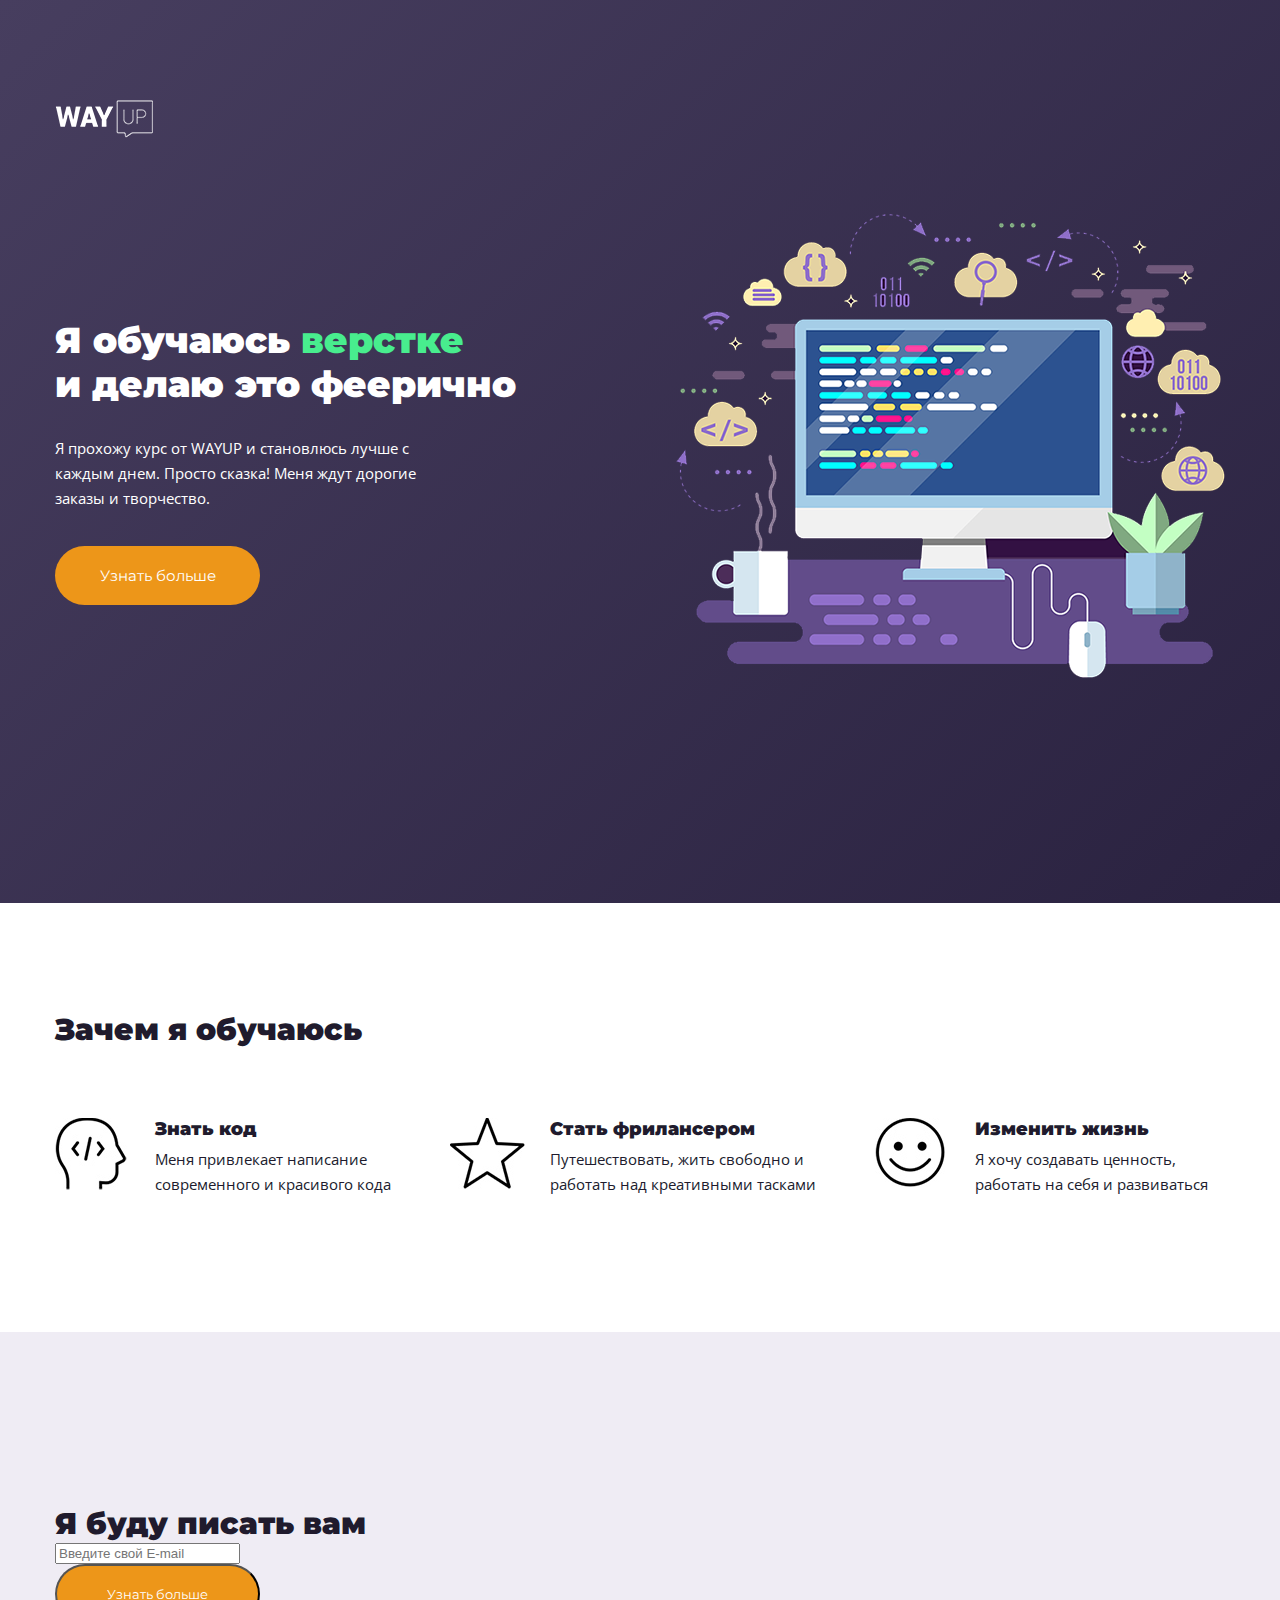
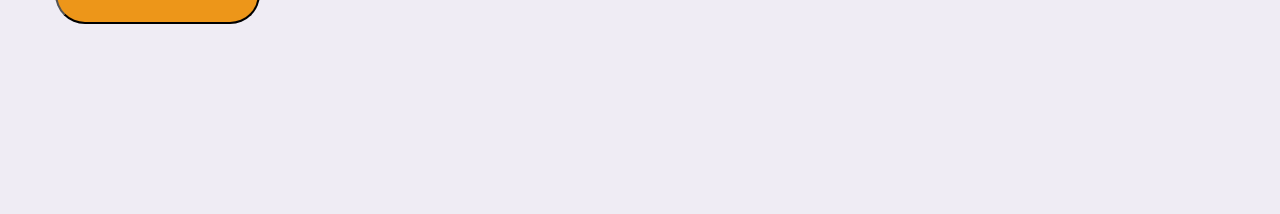
==== verstka-1/index.html @ 4925f783 "b" ====
<!DOCTYPE html>
<html lang="ru">
<head>
	<meta charset="UTF-8">
	<title>Верстка современного сайта</title>
	<link href="https://fonts.googleapis.com/css?family=Montserrat:900|Open+Sans&amp;subset=cyrillic" rel="stylesheet">
	<link rel="stylesheet" href="./css/style.css">
</head>
<body>
	<header id="header" class="header">
		<div class="container">
            <img src="./img/logo.png" alt="wayup/logo" class="logo">
            <div class="wrapper">
                <div class="offer">
                    <h1 class="title">
                        Я обучаюсь <span>верстке</span><br>и делаю это феерично
                    </h1>
                    <p class="intro">
                        Я прохожу курс от WAYUP и становлюсь лучше с каждым днем. Просто сказка! Меня ждут дорогие заказы и творчество.
                    </p>
                    <a href="#" class="btn">Узнать больше</a>
                </div>
                <img src="./img/desktop.png" alt="code desktop" class="desktop">
            </div>
		</div>
	</header>
	<section id="learn" class="learn">
		<div class="container">
            <h2 class="section-title">Зачем я обучаюсь</h2>
            <div class="skills">
				<div class="skill">
					<h3 class="skill-title">
						Знать код
					</h3>
					<p class="skill-text">
						Меня привлекает написание современного и красивого кода
					</p>
				</div>
				<div class="skill skill-free">
					<h3 class="skill-title">
						Стать фрилансером
					</h3>
					<p class="skill-text">
						Путешествовать, жить свободно и работать над креативными тасками
					</p>
				</div>
				<div class="skill skill-change">
					<h3 class="skill-title">
						Изменить жизнь
					</h3>
					<p class="skill-text">
						Я хочу создавать ценность, работать на себя и развиваться
					</p>
				</div>
			</div>
		</div>
	</section>
	<section id="mail" class="mail">
		<div class="container">
            <h2 class="section-title">Я буду писать вам</h2>
			<form action="#" class="form">
				<input type="email" placeholder="Введите свой E-mail" name="email" class="input" required>
				<button type="submit" class="btn btn-form">Узнать больше</button>
			</form>
		</div>
	</section>
	<footer id="footer" class="footer">
		<div class="container">
		</div>
	</footer>
</body>
</html>
---- verstka-1/css/style.css ----
body {
  font-family: "Open Sans", sans-serif;
  color: #201b2d;
  font-size: 15px;
  padding: 0;
  margin: 0;
}

div,
p,
input,
button,
form,
span,
a,
ul,
li {
  box-sizing: border-box;
}

h1,
h2,
h3,
h4,
h5,
h6 {
  margin: 0;
  font-family: "Montserrat", sans-serif;
  font-weight: 900;
}

p {
  line-height: 1.65em;
}

.container {
  width: 1170px;
  margin: 0 auto;
}
.header {
  background: rgba(71, 62, 95, 1);
  background: -moz-linear-gradient(
    -45deg,
    rgba(71, 62, 95, 1) 0%,
    rgba(42, 34, 64, 1) 100%
  );
  background: -webkit-gradient(
    left top,
    right bottom,
    color-stop(0%, rgba(71, 62, 95, 1)),
    color-stop(100%, rgba(42, 34, 64, 1))
  );
  background: -webkit-linear-gradient(
    -45deg,
    rgba(71, 62, 95, 1) 0%,
    rgba(42, 34, 64, 1) 100%
  );
  background: -o-linear-gradient(
    -45deg,
    rgba(71, 62, 95, 1) 0%,
    rgba(42, 34, 64, 1) 100%
  );
  background: -ms-linear-gradient(
    -45deg,
    rgba(71, 62, 95, 1) 0%,
    rgba(42, 34, 64, 1) 100%
  );
  background: linear-gradient(
    135deg,
    rgba(71, 62, 95, 1) 0%,
    rgba(42, 34, 64, 1) 100%
  );
  filter: progid:DXImageTransform.Microsoft.gradient( startColorstr='#473e5f', endColorstr='#2a2240', GradientType=1 );
  padding-top: 100px;
  padding-bottom: 225px;
  color: #fff;
}
.wrapper {
  display: flex;
  justify-content: space-between;
}
.offer {
  margin-top: 176px;
  width: 490px;
}
.title {
  font-size: 36px;
}
.title span {
  color: #48ed8e;
}
.intro {
  margin-top: 30px;
  margin-bottom: 36px;
  width: 380px;
}
.btn {
  font-family: "Montserrat", sans-serif;
  text-decoration: none;
  color: #fff;
  background: #ed9619;
  border-radius: 100px;
  display: block;
  width: 205px;
  padding: 20px 0;
  text-align: center;
  transition: all 0.5s ease;
}
.btn:hover {
    background: #d9860e;
}
.desktop {
    margin-top: 72px;px
}
.learn {
    padding-top: 108px;
    padding-bottom: 120px;
}
.section-title {
    font-size: 30px;
}
.skills {
    display: flex;
    justify-content: space-between;
    margin-top: 70px;
}
.skill {
    width: 350px;
    background: url('../img/icon1.jpg') no-repeat left top;
    padding-left: 100px;
}
.skill-title {
    font-size: 18px;
}
.skill-text {
    margin-top: 7px;
}
.skill-free {
    width: 380px;
    background: url('../img/icon2.jpg') no-repeat left top;
}
.skill-change {
    background: url('../img/icon3.jpg') no-repeat left top;
}
.mail {
    background: #efecf4;
    padding-top: 173px;
    padding-bottom: 190px;
}
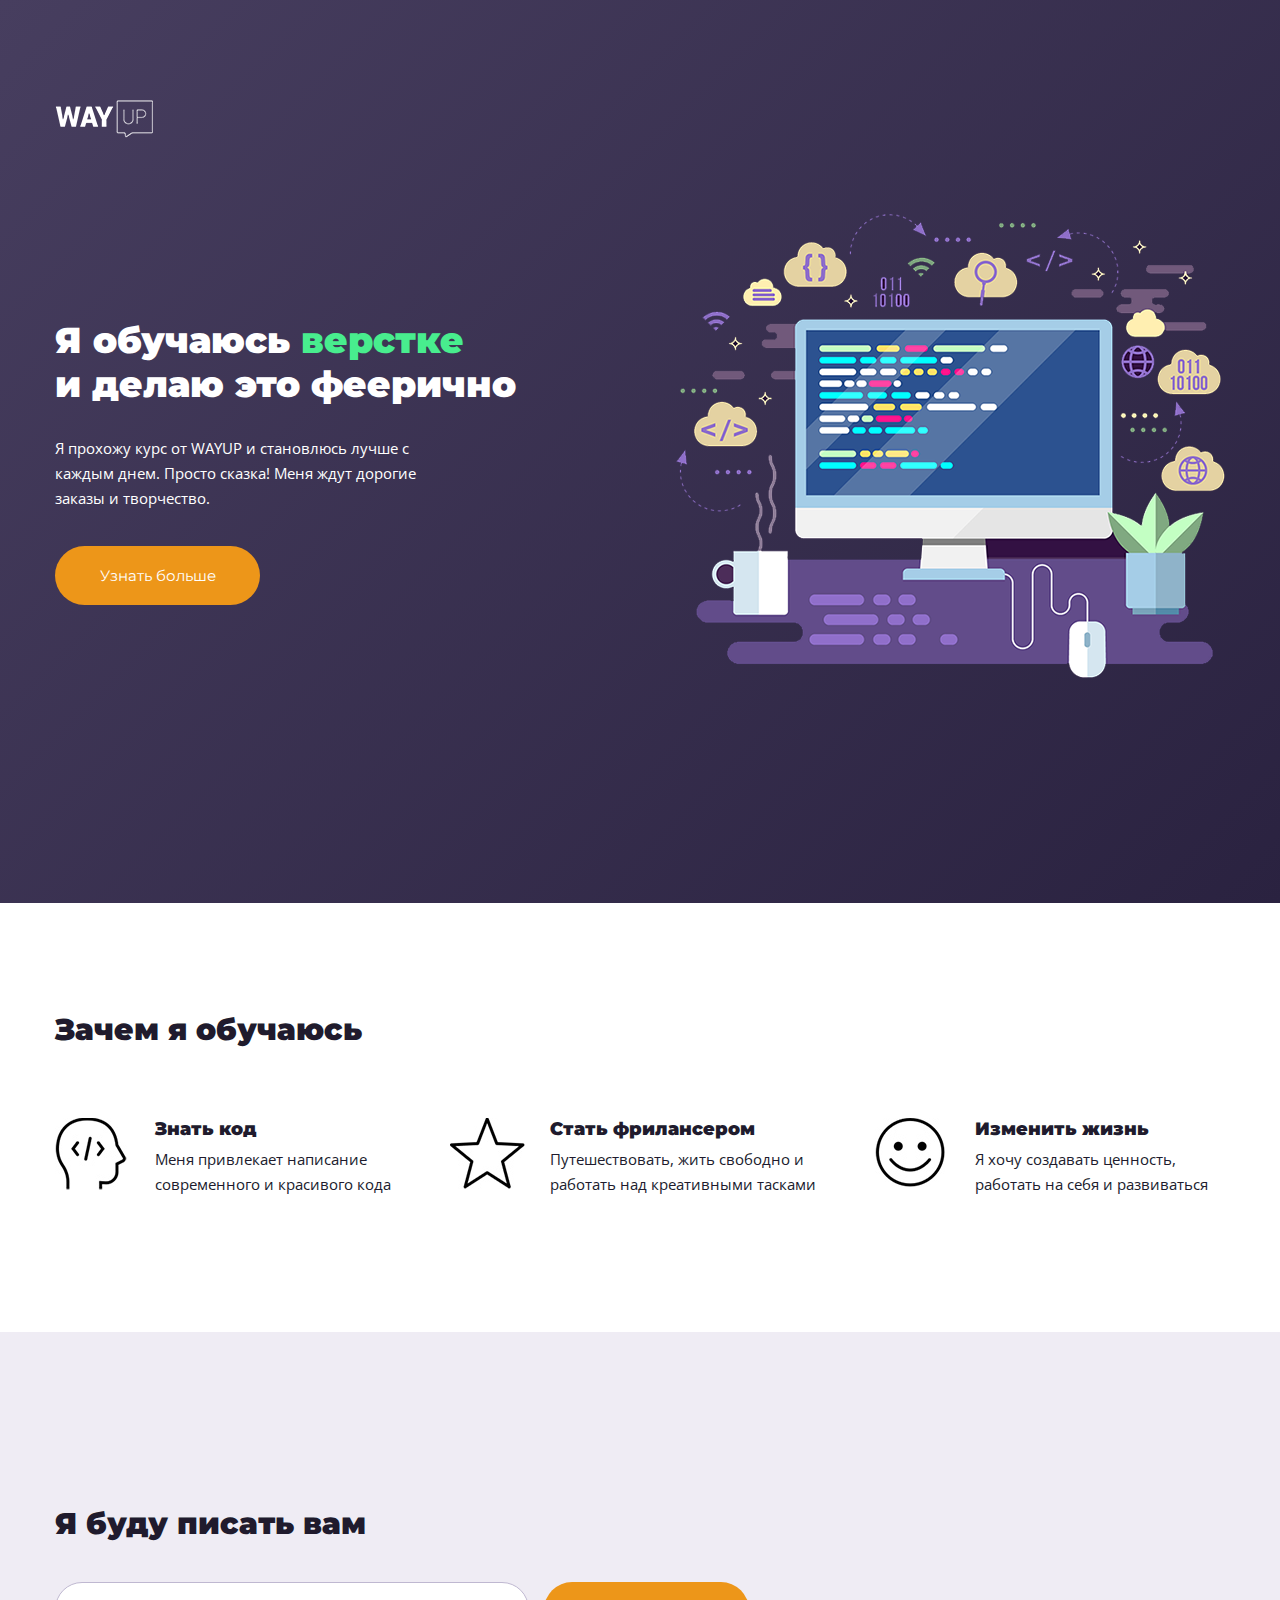
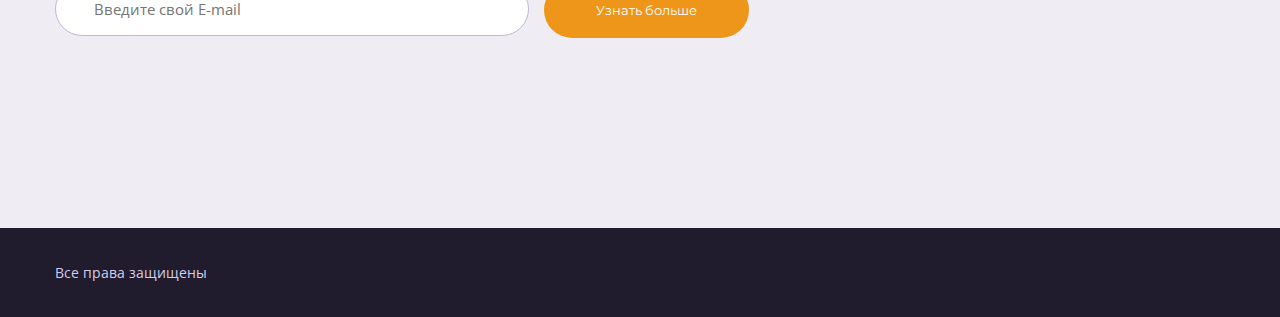
==== commit a7ca45aa: "final" ====
--- a/verstka-1/index.html
+++ b/verstka-1/index.html
@@ -66,6 +66,9 @@
 	</section>
 	<footer id="footer" class="footer">
 		<div class="container">
+			<p class="credits">
+				Все права защищены
+			</p>
 		</div>
 	</footer>
 </body>
--- a/verstka-1/css/style.css
+++ b/verstka-1/css/style.css
@@ -146,4 +146,32 @@
     background: #efecf4;
     padding-top: 173px;
     padding-bottom: 190px;
+}
+.form {
+  margin-top: 40px;
+}
+.input {
+  width: 474px;
+  border: 1px solid #bfb8d1;
+  border-radius: 100px;
+  font-size: 15px;
+  font-family: "Open Sans", sans-serif;
+  height: 54px;
+  padding-left: 38px;
+  outline: none;
+}
+.btn-form {
+  border: 0;
+  cursor: pointer;
+  display: inline;
+  margin-left: 11px;
+}
+.footer {
+  padding: 33px 0;
+  background: #201b2d;
+}
+.credits {
+  color: #d4ceed;
+  font-size: 14px;
+  margin: 0;
 }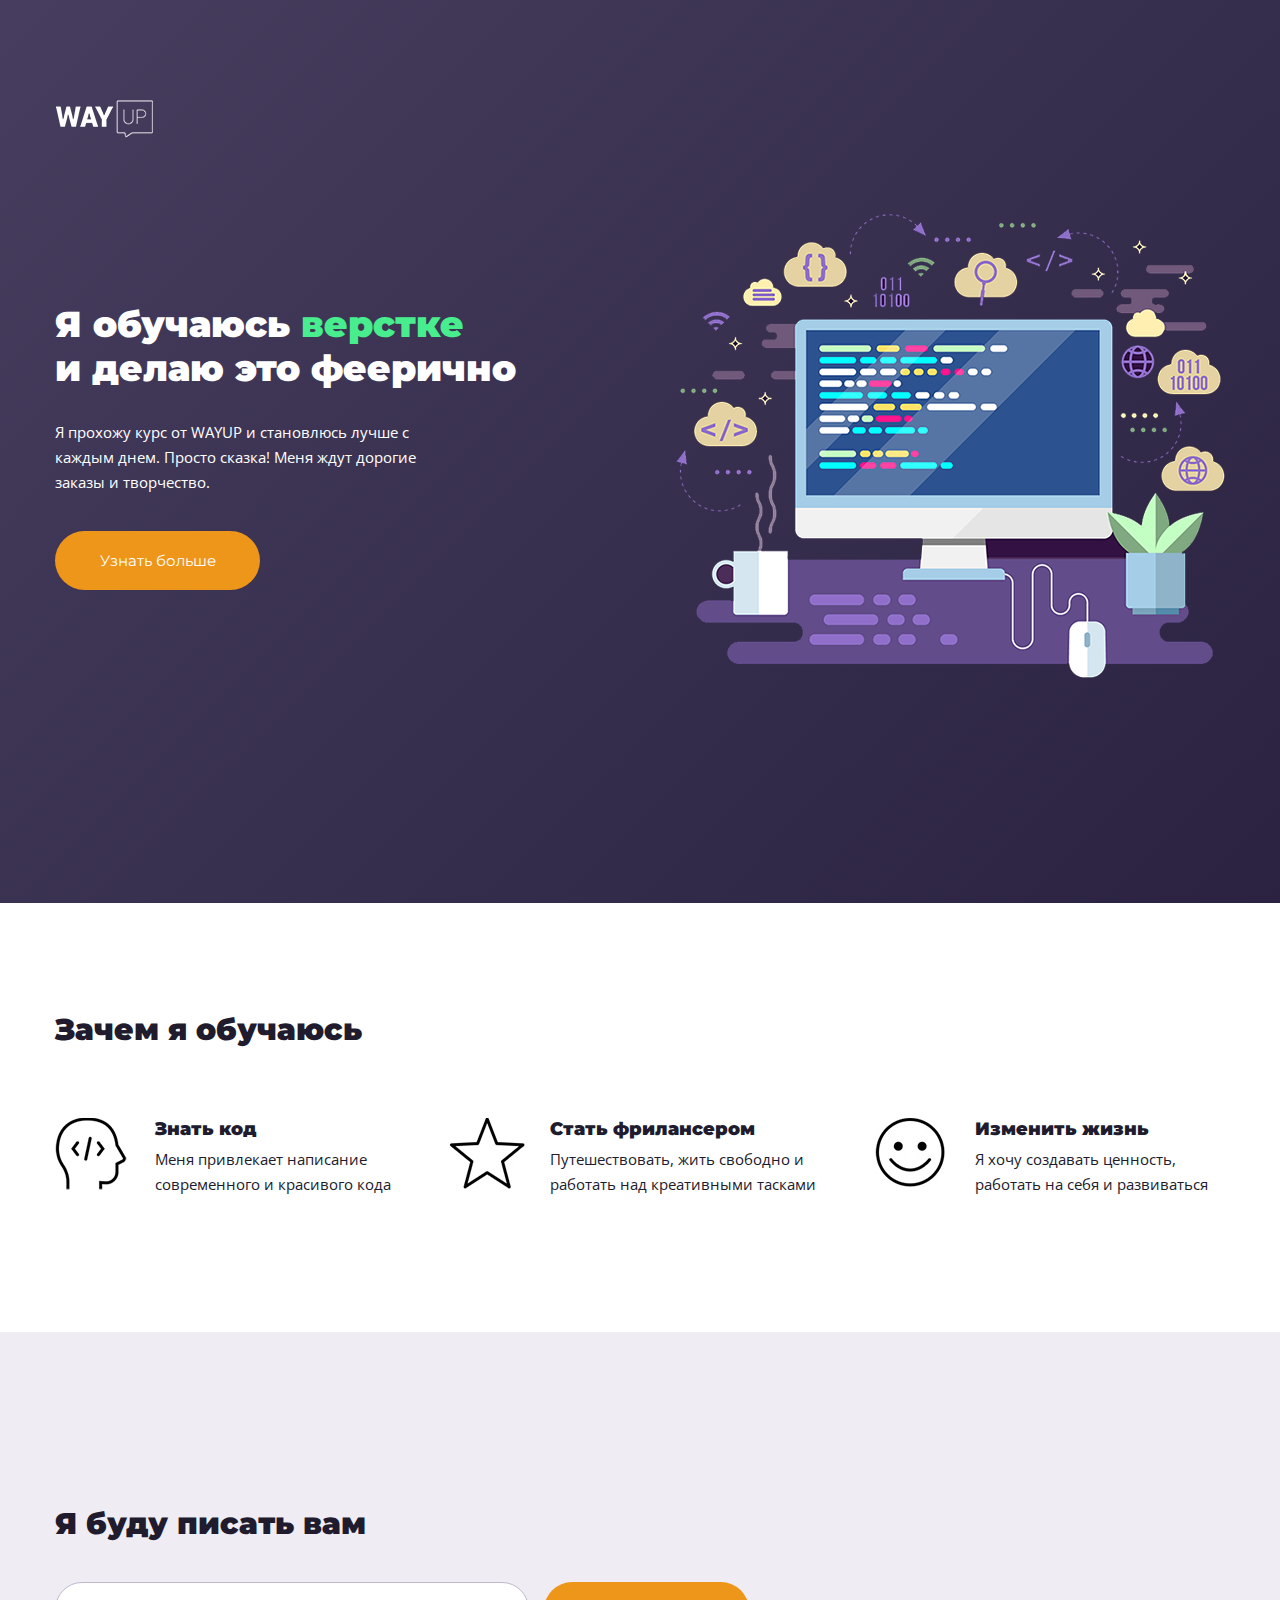
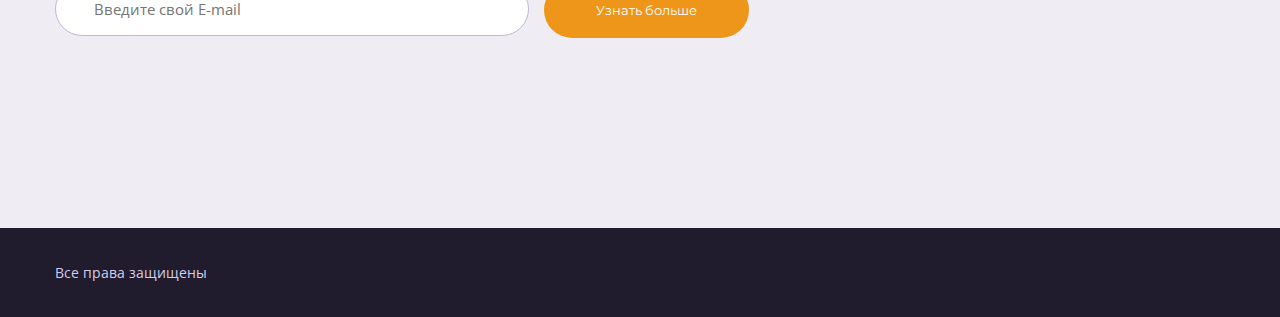
==== commit d7c02164: "js" ====
--- a/verstka-1/index.html
+++ b/verstka-1/index.html
@@ -2,9 +2,12 @@
 <html lang="ru">
 <head>
 	<meta charset="UTF-8">
+	<meta http-equiv="X-UA-Compatible" content="IE=edge">
+	<meta name="viewport" content="width=device-width, initial-scale=1.0">
 	<title>Верстка современного сайта</title>
 	<link href="https://fonts.googleapis.com/css?family=Montserrat:900|Open+Sans&amp;subset=cyrillic" rel="stylesheet">
 	<link rel="stylesheet" href="./css/style.css">
+	<link rel="stylesheet" href="./css/animate.css">
 </head>
 <body>
 	<header id="header" class="header">
@@ -71,5 +74,7 @@
 			</p>
 		</div>
 	</footer>
+	<script src="./js/jquery-3.3.1.min.js"></script>
+	<script src="./js/main.js"></script>
 </body>
 </html>--- a/verstka-1/css/style.css
+++ b/verstka-1/css/style.css
@@ -78,9 +78,10 @@
 .wrapper {
   display: flex;
   justify-content: space-between;
+  align-items: center;
+  margin-top: 72px;
 }
 .offer {
-  margin-top: 176px;
   width: 490px;
 }
 .title {
@@ -107,45 +108,42 @@
   transition: all 0.5s ease;
 }
 .btn:hover {
-    background: #d9860e;
-}
-.desktop {
-    margin-top: 72px;px
+  background: #d9860e;
 }
 .learn {
-    padding-top: 108px;
-    padding-bottom: 120px;
+  padding-top: 108px;
+  padding-bottom: 120px;
 }
 .section-title {
-    font-size: 30px;
+  font-size: 30px;
 }
 .skills {
-    display: flex;
-    justify-content: space-between;
-    margin-top: 70px;
+  display: flex;
+  justify-content: space-between;
+  margin-top: 70px;
 }
 .skill {
-    width: 350px;
-    background: url('../img/icon1.jpg') no-repeat left top;
-    padding-left: 100px;
+  width: 350px;
+  background: url("../img/icon1.jpg") no-repeat left top;
+  padding-left: 100px;
 }
 .skill-title {
-    font-size: 18px;
+  font-size: 18px;
 }
 .skill-text {
-    margin-top: 7px;
+  margin-top: 7px;
 }
 .skill-free {
-    width: 380px;
-    background: url('../img/icon2.jpg') no-repeat left top;
+  width: 380px;
+  background: url("../img/icon2.jpg") no-repeat left top;
 }
 .skill-change {
-    background: url('../img/icon3.jpg') no-repeat left top;
+  background: url("../img/icon3.jpg") no-repeat left top;
 }
 .mail {
-    background: #efecf4;
-    padding-top: 173px;
-    padding-bottom: 190px;
+  background: #efecf4;
+  padding-top: 173px;
+  padding-bottom: 190px;
 }
 .form {
   margin-top: 40px;
@@ -174,4 +172,69 @@
   color: #d4ceed;
   font-size: 14px;
   margin: 0;
+}
+
+/* Responsible */
+
+@media screen and (max-width: 1200px) {
+  .container {
+    width: 960px;
+  }
+  p {
+    width: auto;
+  }
+}
+@media screen and (max-width: 992px) {
+  .container {
+    width: 720px;
+  }
+  .header {
+    padding-top: 10px;
+  }
+  .offer {
+    margin-top: 50px;
+  }
+  .wrapper {
+    flex-direction: column;
+  }
+  .offer {
+    width: 100%;
+  }
+  .intro {
+    width: 100%;
+  }
+  .desktop {
+    display: block;
+    width: 549px;
+    margin: 72px auto 0;
+  }
+  .skills {
+    flex-direction: column;
+  }
+  .skill {
+    width: auto;
+    margin-bottom: 30px;
+  }
+
+}
+@media screen and (max-width: 768px) {
+  .container {
+    width: 540px;
+  }
+  .desktop {
+    width: 100%;
+  }
+  .input {
+    width: 100%;
+  }
+  .btn-form {
+    margin-left: 0;
+    margin-top: 20px;
+    width: 100%;
+  }
+}
+@media screen and (max-width: 576px) {
+  .container {
+    width: 90%;
+  }
 }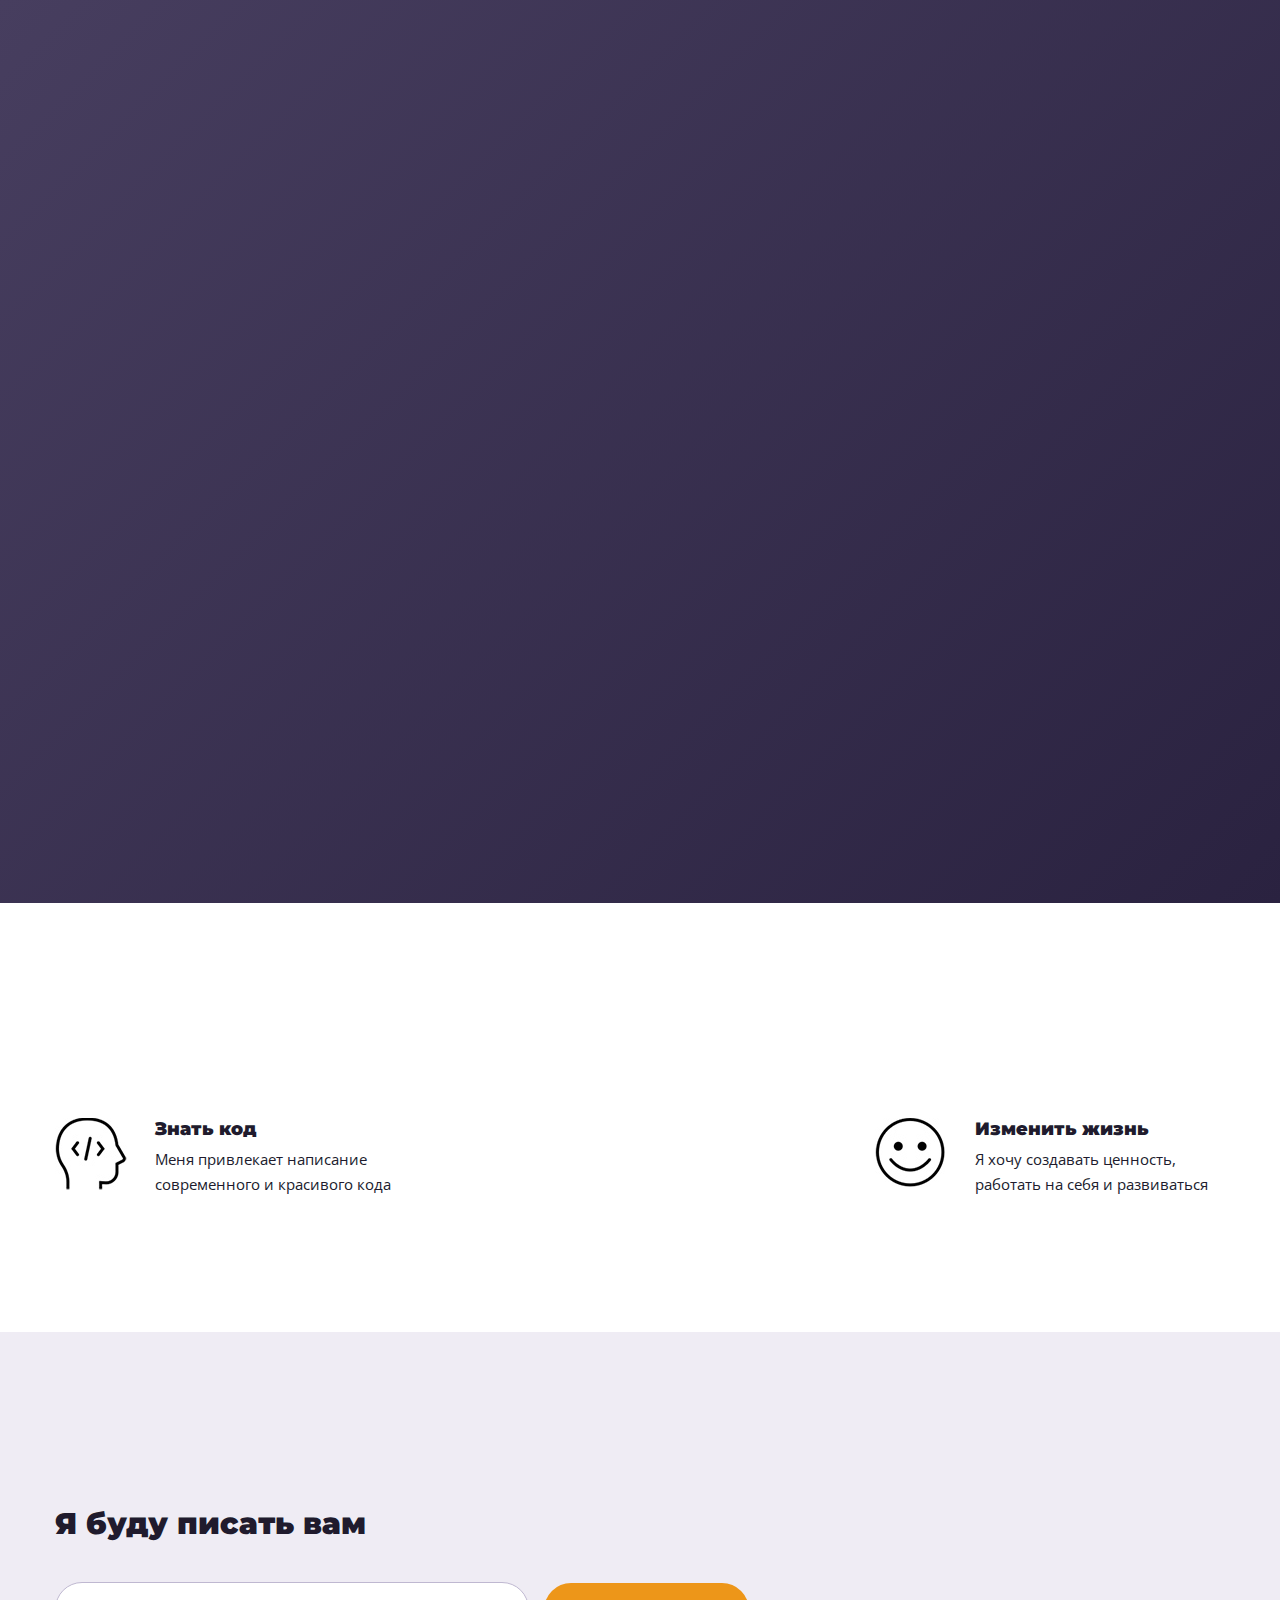
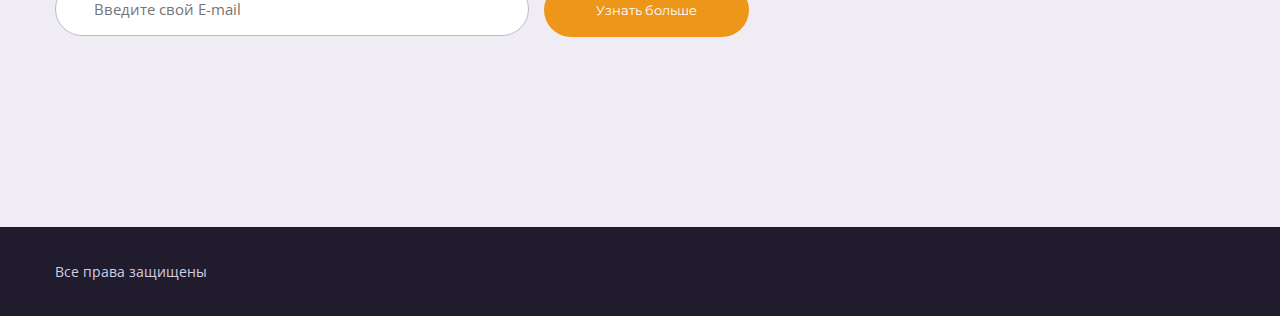
==== commit 4c8a1fac: "finish" ====
--- a/verstka-1/index.html
+++ b/verstka-1/index.html
@@ -2,35 +2,34 @@
 <html lang="ru">
 <head>
 	<meta charset="UTF-8">
-	<meta http-equiv="X-UA-Compatible" content="IE=edge">
-	<meta name="viewport" content="width=device-width, initial-scale=1.0">
-	<title>Верстка современного сайта</title>
+	<title>Шаг во Frontend: Javascript</title>
+	<meta name="viewport" content="width=device-width, initial-scale=1, shrink-to-fit=no">
 	<link href="https://fonts.googleapis.com/css?family=Montserrat:900|Open+Sans&amp;subset=cyrillic" rel="stylesheet">
+	<link rel="stylesheet" href="./css/animate.css">
 	<link rel="stylesheet" href="./css/style.css">
-	<link rel="stylesheet" href="./css/animate.css">
 </head>
 <body>
 	<header id="header" class="header">
 		<div class="container">
-            <img src="./img/logo.png" alt="wayup/logo" class="logo">
-            <div class="wrapper">
-                <div class="offer">
-                    <h1 class="title">
-                        Я обучаюсь <span>верстке</span><br>и делаю это феерично
-                    </h1>
-                    <p class="intro">
-                        Я прохожу курс от WAYUP и становлюсь лучше с каждым днем. Просто сказка! Меня ждут дорогие заказы и творчество.
-                    </p>
-                    <a href="#" class="btn">Узнать больше</a>
-                </div>
-                <img src="./img/desktop.png" alt="code desktop" class="desktop">
-            </div>
+			<img src="img/logo.png" alt="WAYUP" class="logo animated fadeInDown">
+			<div class="wrapper">
+				<div class="offer animated fadeInLeft">
+					<h1 class="title">
+						Я обучаюсь <span>верстке</span><br>и делаю это феерично
+					</h1>
+					<p class="intro">
+						Я прохожу курс от WAYUP и становлюсь лучше с каждым днем. Просто сказка! Меня ждут дорогие заказы и творчество.
+					</p>
+					<a href="#" class="btn" id="btn">Узнать больше</a>
+				</div>
+				<img src="img/desktop.png" alt="Code desktop" class="desktop animated fadeInRight">
+			</div>
 		</div>
 	</header>
 	<section id="learn" class="learn">
 		<div class="container">
-            <h2 class="section-title">Зачем я обучаюсь</h2>
-            <div class="skills">
+			<h2 class="section-title animated">Зачем я обучаюсь</h2>
+			<div class="skills">
 				<div class="skill">
 					<h3 class="skill-title">
 						Знать код
@@ -39,7 +38,7 @@
 						Меня привлекает написание современного и красивого кода
 					</p>
 				</div>
-				<div class="skill skill-free">
+				<div class="skill skill-free animated">
 					<h3 class="skill-title">
 						Стать фрилансером
 					</h3>
@@ -60,7 +59,7 @@
 	</section>
 	<section id="mail" class="mail">
 		<div class="container">
-            <h2 class="section-title">Я буду писать вам</h2>
+			<h2 class="section-title">Я буду писать вам</h2>
 			<form action="#" class="form">
 				<input type="email" placeholder="Введите свой E-mail" name="email" class="input" required>
 				<button type="submit" class="btn btn-form">Узнать больше</button>
@@ -74,7 +73,8 @@
 			</p>
 		</div>
 	</footer>
-	<script src="./js/jquery-3.3.1.min.js"></script>
-	<script src="./js/main.js"></script>
+
+	<script src="js/jquery-3.3.1.min.js"></script>
+	<script src="js/main.js"></script>
 </body>
 </html>--- a/verstka-1/css/style.css
+++ b/verstka-1/css/style.css
@@ -1,240 +1,234 @@
 body {
-  font-family: "Open Sans", sans-serif;
-  color: #201b2d;
-  font-size: 15px;
-  padding: 0;
-  margin: 0;
-}
-
-div,
-p,
-input,
-button,
-form,
-span,
-a,
-ul,
-li {
-  box-sizing: border-box;
-}
-
-h1,
-h2,
-h3,
-h4,
-h5,
-h6 {
-  margin: 0;
-  font-family: "Montserrat", sans-serif;
-  font-weight: 900;
+	font-family: 'Open Sans', sans-serif;
+	color: #201b2d;
+	font-size: 15px;
+	padding: 0;
+	margin: 0;
+	overflow-x: hidden;
+}
+
+div, p, input, button, form, span, a, ul, li {
+	box-sizing: border-box;
+}
+
+h1, h2, h3, h4, h5, h6 {
+	margin: 0;
+	font-family: 'Montserrat', sans-serif;
+	font-weight: 900;
 }
 
 p {
-  line-height: 1.65em;
+	line-height: 1.65em;
 }
 
 .container {
-  width: 1170px;
-  margin: 0 auto;
-}
+	width: 1170px;
+	margin: 0 auto;
+}
+
 .header {
-  background: rgba(71, 62, 95, 1);
-  background: -moz-linear-gradient(
-    -45deg,
-    rgba(71, 62, 95, 1) 0%,
-    rgba(42, 34, 64, 1) 100%
-  );
-  background: -webkit-gradient(
-    left top,
-    right bottom,
-    color-stop(0%, rgba(71, 62, 95, 1)),
-    color-stop(100%, rgba(42, 34, 64, 1))
-  );
-  background: -webkit-linear-gradient(
-    -45deg,
-    rgba(71, 62, 95, 1) 0%,
-    rgba(42, 34, 64, 1) 100%
-  );
-  background: -o-linear-gradient(
-    -45deg,
-    rgba(71, 62, 95, 1) 0%,
-    rgba(42, 34, 64, 1) 100%
-  );
-  background: -ms-linear-gradient(
-    -45deg,
-    rgba(71, 62, 95, 1) 0%,
-    rgba(42, 34, 64, 1) 100%
-  );
-  background: linear-gradient(
-    135deg,
-    rgba(71, 62, 95, 1) 0%,
-    rgba(42, 34, 64, 1) 100%
-  );
-  filter: progid:DXImageTransform.Microsoft.gradient( startColorstr='#473e5f', endColorstr='#2a2240', GradientType=1 );
-  padding-top: 100px;
-  padding-bottom: 225px;
-  color: #fff;
-}
+	background: rgba(71,62,95,1);
+	background: -moz-linear-gradient(-45deg, rgba(71,62,95,1) 0%, rgba(42,34,64,1) 100%);
+	background: -webkit-gradient(left top, right bottom, color-stop(0%, rgba(71,62,95,1)), color-stop(100%, rgba(42,34,64,1)));
+	background: -webkit-linear-gradient(-45deg, rgba(71,62,95,1) 0%, rgba(42,34,64,1) 100%);
+	background: -o-linear-gradient(-45deg, rgba(71,62,95,1) 0%, rgba(42,34,64,1) 100%);
+	background: -ms-linear-gradient(-45deg, rgba(71,62,95,1) 0%, rgba(42,34,64,1) 100%);
+	background: linear-gradient(135deg, rgba(71,62,95,1) 0%, rgba(42,34,64,1) 100%);
+	filter: progid:DXImageTransform.Microsoft.gradient( startColorstr='#473e5f', endColorstr='#2a2240', GradientType=1 );
+	padding-top: 100px;
+	padding-bottom: 225px;
+	color: #fff;
+}
+
 .wrapper {
-  display: flex;
-  justify-content: space-between;
-  align-items: center;
-  margin-top: 72px;
-}
+	display: flex;
+	justify-content: space-between;
+}
+
 .offer {
-  width: 490px;
-}
+	margin-top: 176px;
+	width: 490px;
+}
+
 .title {
-  font-size: 36px;
-}
+	font-size: 36px;
+}
+
 .title span {
-  color: #48ed8e;
-}
+	color: #48ed8e;
+}
+
 .intro {
-  margin-top: 30px;
-  margin-bottom: 36px;
-  width: 380px;
-}
+	margin-bottom: 37px;
+	margin-top: 30px;
+	width: 380px;
+}
+
 .btn {
-  font-family: "Montserrat", sans-serif;
-  text-decoration: none;
-  color: #fff;
-  background: #ed9619;
-  border-radius: 100px;
-  display: block;
-  width: 205px;
-  padding: 20px 0;
-  text-align: center;
-  transition: all 0.5s ease;
-}
+	font-family: 'Montserrat', sans-serif;
+	background: #ed9619;
+	color: #fff;
+	border-radius: 100px;
+	display: block;
+	width: 205px;
+	padding: 19px 0;
+	text-align: center;
+	text-decoration: none;
+	transition: all 0.5s ease;
+}
+
 .btn:hover {
-  background: #d9860e;
-}
+	background: #d9860e;
+}
+
+.desktop {
+	margin-top: 72px;
+}
+
 .learn {
-  padding-top: 108px;
-  padding-bottom: 120px;
-}
+	padding-top: 108px;
+	padding-bottom: 120px;
+}
+
 .section-title {
-  font-size: 30px;
-}
+	font-size: 30px;
+}
+
 .skills {
-  display: flex;
-  justify-content: space-between;
-  margin-top: 70px;
-}
+	display: flex;
+	justify-content: space-between;
+	margin-top: 70px;
+}
+
 .skill {
-  width: 350px;
-  background: url("../img/icon1.jpg") no-repeat left top;
-  padding-left: 100px;
-}
+	width: 350px;
+	background: url('../img/icon1.jpg') no-repeat left top;
+	padding-left: 100px;
+}
+
 .skill-title {
-  font-size: 18px;
-}
+	font-size: 18px;
+}
+
 .skill-text {
-  margin-top: 7px;
-}
+	margin-top: 7px;
+}
+
 .skill-free {
-  width: 380px;
-  background: url("../img/icon2.jpg") no-repeat left top;
-}
+	width: 380px;
+	background: url('../img/icon2.jpg') no-repeat left top;
+}
+
 .skill-change {
-  background: url("../img/icon3.jpg") no-repeat left top;
-}
+	background: url('../img/icon3.jpg') no-repeat left top;
+}
+
 .mail {
-  background: #efecf4;
-  padding-top: 173px;
-  padding-bottom: 190px;
-}
+	background: #efecf4;
+	padding-top: 173px;
+	padding-bottom: 190px;
+}
+
 .form {
-  margin-top: 40px;
-}
+	margin-top: 40px;
+}
+
 .input {
-  width: 474px;
-  border: 1px solid #bfb8d1;
-  border-radius: 100px;
-  font-size: 15px;
-  font-family: "Open Sans", sans-serif;
-  height: 54px;
-  padding-left: 38px;
-  outline: none;
-}
+	width: 474px;
+	border: 1px solid #bfb8d1;
+	font-size: 15px;
+	font-family: 'Open Sans', sans-serif;
+	border-radius: 100px;
+	height: 54px;
+	padding-left: 38px;
+}
+
 .btn-form {
-  border: 0;
-  cursor: pointer;
-  display: inline;
-  margin-left: 11px;
-}
+	border: 0;
+	cursor: pointer;
+	display: inline;
+	margin-left: 11px;
+}
+
 .footer {
-  padding: 33px 0;
-  background: #201b2d;
-}
+	padding: 33px 0;
+	background: #201b2d;
+}
+
 .credits {
-  color: #d4ceed;
-  font-size: 14px;
-  margin: 0;
-}
-
-/* Responsible */
-
+	color: #d4cee3;
+	font-size: 14px;
+	margin: 0;
+}
+
+.red {
+	color: red;
+}
+
+.animated {
+	opacity: 0;
+}
+
+
+/*Responsive*/
+
+
+/* 992px - 1200px */
 @media screen and (max-width: 1200px) {
-  .container {
-    width: 960px;
-  }
-  p {
-    width: auto;
-  }
-}
+	.container {
+		width: 960px;
+	}
+}
+
+/* 768px - 992px */
 @media screen and (max-width: 992px) {
-  .container {
-    width: 720px;
-  }
-  .header {
-    padding-top: 10px;
-  }
-  .offer {
-    margin-top: 50px;
-  }
-  .wrapper {
-    flex-direction: column;
-  }
-  .offer {
-    width: 100%;
-  }
-  .intro {
-    width: 100%;
-  }
-  .desktop {
-    display: block;
-    width: 549px;
-    margin: 72px auto 0;
-  }
-  .skills {
-    flex-direction: column;
-  }
-  .skill {
-    width: auto;
-    margin-bottom: 30px;
-  }
-
-}
+	.container {
+		width: 720px;
+	}
+	.wrapper {
+		flex-direction: column;
+	}
+	.offer {
+		width: 100%;
+	}
+	.intro {
+		width: auto;
+	}
+	.desktop {
+		display: block;
+	    width: 549px;
+	    margin: 72px auto 0;
+	}
+	.skills {
+		flex-direction: column;
+	}
+	.skill {
+		width: auto;
+		margin-bottom: 30px;
+	}
+}
+
+/* 576px - 768px */
 @media screen and (max-width: 768px) {
-  .container {
-    width: 540px;
-  }
-  .desktop {
-    width: 100%;
-  }
-  .input {
-    width: 100%;
-  }
-  .btn-form {
-    margin-left: 0;
-    margin-top: 20px;
-    width: 100%;
-  }
-}
+	.container {
+		width: 540px;
+	}
+	.desktop {
+		width: 100%;
+	}
+	.input {
+		width: 100%;
+	}
+	.btn {
+		margin-left: 0;
+	    margin-top: 15px;
+	    width: 100%;
+	}
+}
+
+/* 320px - 576px */
 @media screen and (max-width: 576px) {
-  .container {
-    width: 90%;
-  }
+	.container {
+		width: 90%;
+	}
 }